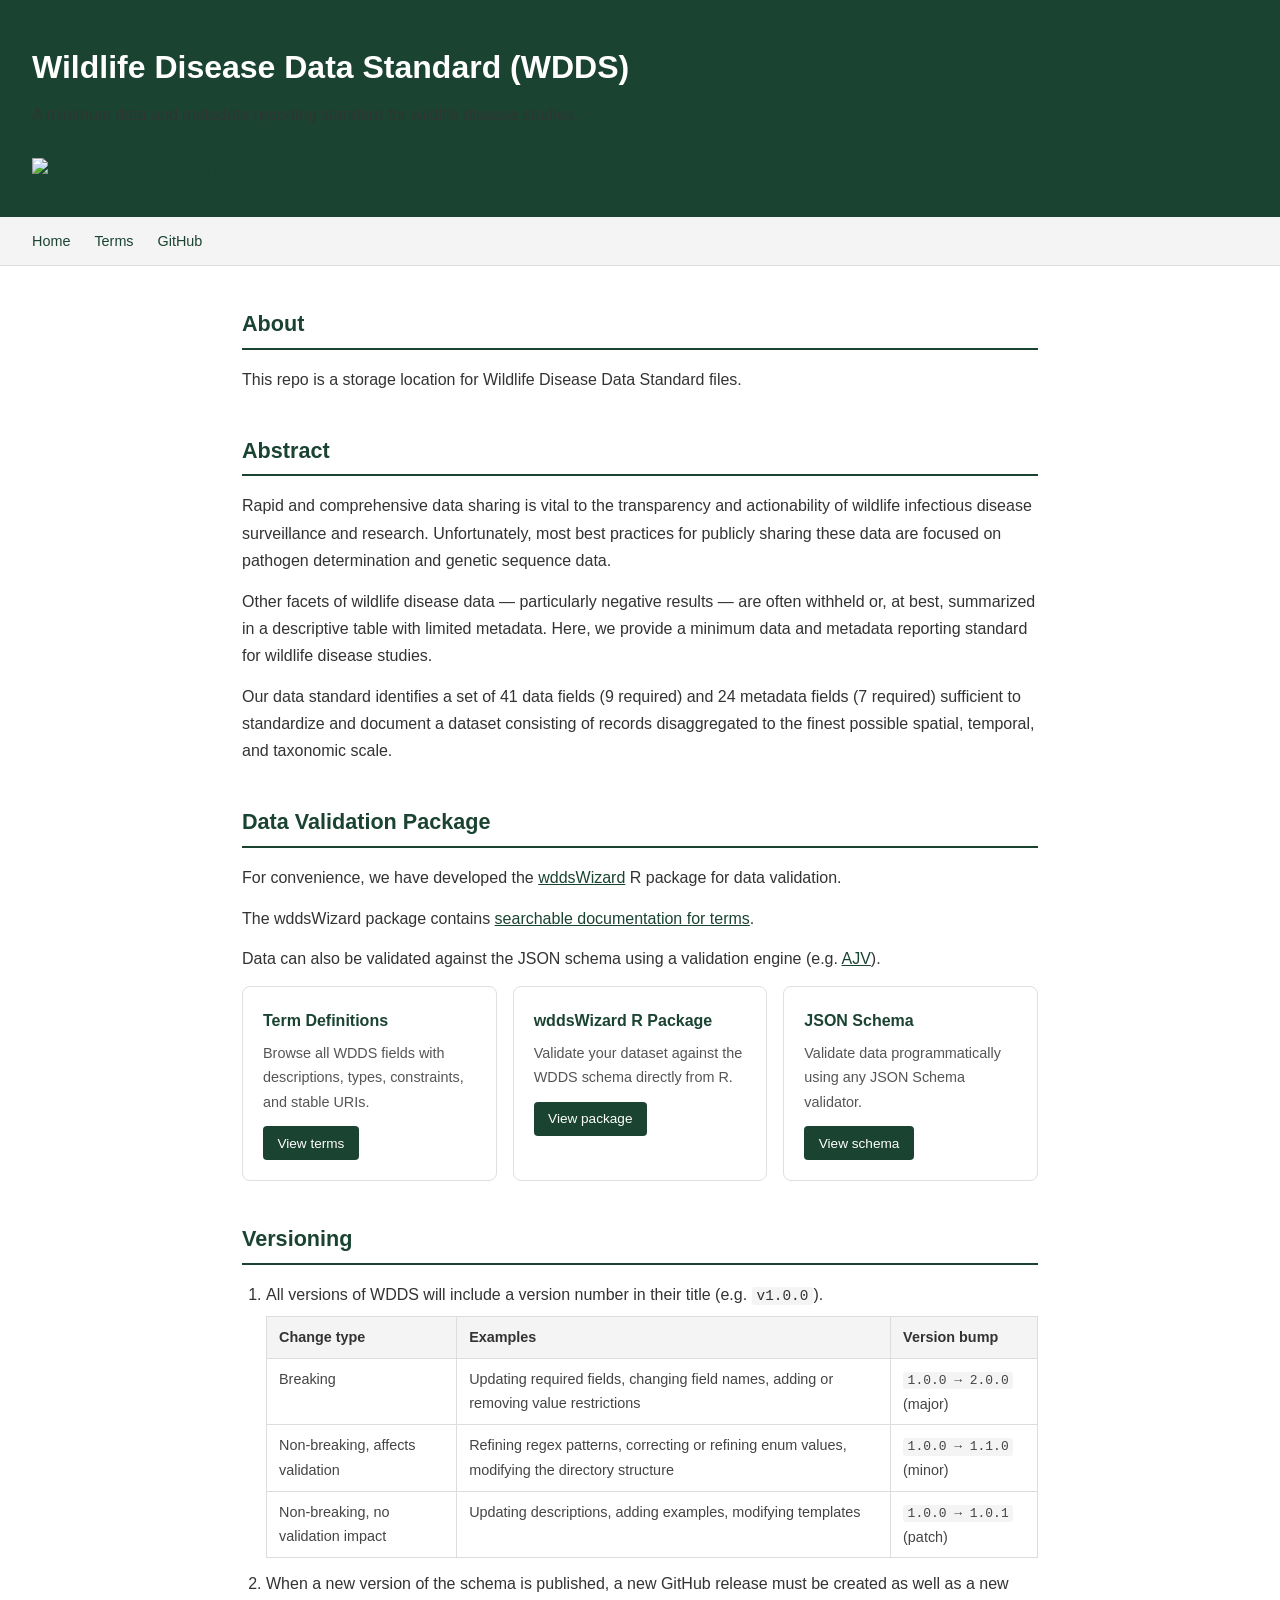
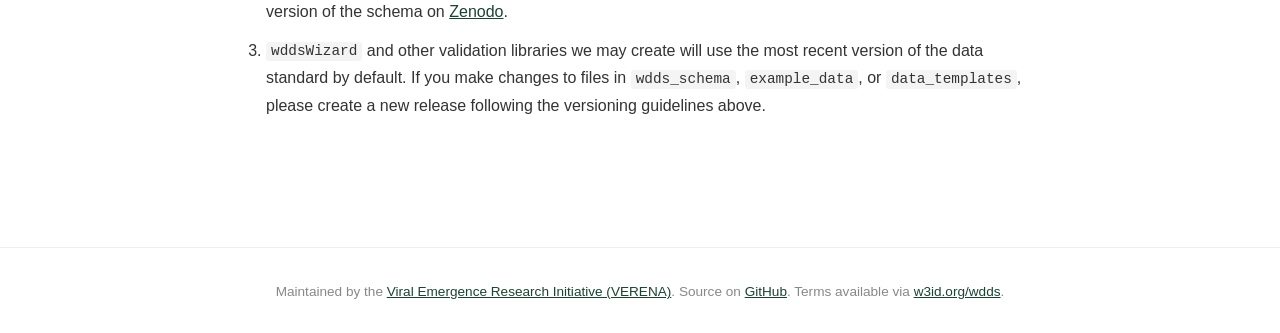
==== docs/index.html @ ea8b63f0 "mock up of terms site generated by claude code" ====
<!DOCTYPE html>
<html lang="en">
<head>
  <meta charset="UTF-8">
  <meta name="viewport" content="width=device-width, initial-scale=1.0">
  <title>Wildlife Disease Data Standard (WDDS)</title>
  <style>
    * { box-sizing: border-box; margin: 0; padding: 0; }
    body {
      font-family: -apple-system, BlinkMacSystemFont, "Segoe UI", Roboto, sans-serif;
      font-size: 16px;
      line-height: 1.7;
      color: #1a1a1a;
      background: #fff;
    }
    header {
      background: #1b4332;
      color: #fff;
      padding: 2.5rem 2rem 2rem;
    }
    header h1 { font-size: 2rem; margin-bottom: 0.4rem; }
    header .subtitle { opacity: 0.85; font-size: 1rem; max-width: 680px; }
    header .doi {
      margin-top: 1rem;
      display: inline-block;
    }
    nav {
      background: #f4f4f4;
      border-bottom: 1px solid #ddd;
      padding: 0.75rem 2rem;
      font-size: 0.9rem;
    }
    nav a { color: #1b4332; text-decoration: none; margin-right: 1.25rem; font-weight: 500; }
    nav a:hover { text-decoration: underline; }
    main { max-width: 860px; margin: 0 auto; padding: 2.5rem 2rem; }
    section { margin-bottom: 2.5rem; }
    h2 {
      font-size: 1.35rem;
      color: #1b4332;
      border-bottom: 2px solid #1b4332;
      padding-bottom: 0.3rem;
      margin-bottom: 1rem;
    }
    p { margin-bottom: 0.85rem; color: #333; }
    a { color: #1b4332; }
    a:hover { text-decoration: underline; }
    ul { margin: 0.5rem 0 0.85rem 1.5rem; color: #333; }
    ul li { margin-bottom: 0.35rem; }
    code {
      background: #f4f4f4;
      padding: 0.1em 0.35em;
      border-radius: 3px;
      font-size: 0.9em;
      font-family: monospace;
    }

    /* Cards */
    .card-row {
      display: flex;
      gap: 1rem;
      flex-wrap: wrap;
      margin-top: 0.5rem;
    }
    .card {
      flex: 1;
      min-width: 200px;
      border: 1px solid #e0e0e0;
      border-radius: 8px;
      padding: 1.25rem;
    }
    .card h3 { font-size: 1rem; margin-bottom: 0.4rem; color: #1b4332; }
    .card p  { font-size: 0.9rem; margin: 0; color: #555; }
    .card a.btn {
      display: inline-block;
      margin-top: 0.75rem;
      padding: 0.35rem 0.9rem;
      background: #1b4332;
      color: #fff;
      border-radius: 4px;
      font-size: 0.85rem;
      text-decoration: none;
    }
    .card a.btn:hover { background: #14532d; }

    /* Versioning table */
    .version-table {
      width: 100%;
      border-collapse: collapse;
      font-size: 0.9rem;
      margin-top: 0.75rem;
    }
    .version-table th {
      background: #f4f4f4;
      text-align: left;
      padding: 0.5rem 0.75rem;
      border: 1px solid #ddd;
      color: #333;
    }
    .version-table td {
      padding: 0.5rem 0.75rem;
      border: 1px solid #ddd;
      vertical-align: top;
      color: #444;
    }

    footer {
      text-align: center;
      padding: 2rem;
      font-size: 0.85rem;
      color: #888;
      border-top: 1px solid #eee;
      margin-top: 3rem;
    }
  </style>
</head>
<body>

<header>
  <h1>Wildlife Disease Data Standard (WDDS)</h1>
  <p class="subtitle">
    A minimum data and metadata reporting standard for wildlife disease studies.
  </p>
  <a class="doi" href="https://doi.org/10.5281/zenodo.15020049">
    <img src="https://zenodo.org/badge/947475810.svg" alt="DOI: 10.5281/zenodo.15020049">
  </a>
</header>

<nav>
  <a href="https://viralemergence.github.io/wdds/">Home</a>
  <a href="https://viralemergence.github.io/wdds/terms/">Terms</a>
  <a href="https://github.com/viralemergence/wdds">GitHub</a>
</nav>

<main>

  <section id="about">
    <h2>About</h2>
    <p>
      This repo is a storage location for Wildlife Disease Data Standard files.
    </p>
  </section>

  <section id="abstract">
    <h2>Abstract</h2>
    <p>
      Rapid and comprehensive data sharing is vital to the transparency and actionability
      of wildlife infectious disease surveillance and research. Unfortunately, most best
      practices for publicly sharing these data are focused on pathogen determination and
      genetic sequence data.
    </p>
    <p>
      Other facets of wildlife disease data — particularly negative results — are often
      withheld or, at best, summarized in a descriptive table with limited metadata. Here,
      we provide a minimum data and metadata reporting standard for wildlife disease studies.
    </p>
    <p>
      Our data standard identifies a set of 41 data fields (9 required) and 24 metadata
      fields (7 required) sufficient to standardize and document a dataset consisting of
      records disaggregated to the finest possible spatial, temporal, and taxonomic scale.
    </p>
  </section>

  <section id="data-validation">
    <h2>Data Validation Package</h2>
    <p>
      For convenience, we have developed the
      <a href="https://viralemergence.github.io/wddsWizard">wddsWizard</a> R package
      for data validation.
    </p>
    <p>
      The wddsWizard package contains
      <a href="https://viralemergence.github.io/wddsWizard/articles/schema_overview.html#terms">searchable
      documentation for terms</a>.
    </p>
    <p>
      Data can also be validated against the JSON schema using a validation engine
      (e.g. <a href="https://ajv.js.org/guide/getting-started.html">AJV</a>).
    </p>

    <div class="card-row">
      <div class="card">
        <h3>Term Definitions</h3>
        <p>Browse all WDDS fields with descriptions, types, constraints, and stable URIs.</p>
        <a class="btn" href="https://viralemergence.github.io/wdds/terms/">View terms</a>
      </div>
      <div class="card">
        <h3>wddsWizard R Package</h3>
        <p>Validate your dataset against the WDDS schema directly from R.</p>
        <a class="btn" href="https://viralemergence.github.io/wddsWizard">View package</a>
      </div>
      <div class="card">
        <h3>JSON Schema</h3>
        <p>Validate data programmatically using any JSON Schema validator.</p>
        <a class="btn" href="https://github.com/viralemergence/wdds/tree/main/wdds_schema">View schema</a>
      </div>
    </div>
  </section>

  <section id="versioning">
    <h2>Versioning</h2>
    <ol style="margin: 0.5rem 0 0.85rem 1.5rem; color: #333;">
      <li style="margin-bottom: 0.75rem;">
        All versions of WDDS will include a version number in their title (e.g. <code>v1.0.0</code>).
        <table class="version-table" style="margin-top: 0.5rem;">
          <thead>
            <tr>
              <th>Change type</th>
              <th>Examples</th>
              <th>Version bump</th>
            </tr>
          </thead>
          <tbody>
            <tr>
              <td>Breaking</td>
              <td>Updating required fields, changing field names, adding or removing value restrictions</td>
              <td><code>1.0.0 → 2.0.0</code> (major)</td>
            </tr>
            <tr>
              <td>Non-breaking, affects validation</td>
              <td>Refining regex patterns, correcting or refining enum values, modifying the directory structure</td>
              <td><code>1.0.0 → 1.1.0</code> (minor)</td>
            </tr>
            <tr>
              <td>Non-breaking, no validation impact</td>
              <td>Updating descriptions, adding examples, modifying templates</td>
              <td><code>1.0.0 → 1.0.1</code> (patch)</td>
            </tr>
          </tbody>
        </table>
      </li>
      <li style="margin-bottom: 0.75rem;">
        When a new version of the schema is published, a new GitHub release must be created
        as well as a new version of the schema on
        <a href="https://doi.org/10.5281/zenodo.15020049">Zenodo</a>.
      </li>
      <li>
        <code>wddsWizard</code> and other validation libraries we may create will use the
        most recent version of the data standard by default. If you make changes to files
        in <code>wdds_schema</code>, <code>example_data</code>, or <code>data_templates</code>,
        please create a new release following the versioning guidelines above.
      </li>
    </ol>
  </section>

</main>

<footer>
  Maintained by the
  <a href="https://github.com/viralemergence">Viral Emergence Research Initiative (VERENA)</a>.
  Source on <a href="https://github.com/viralemergence/wdds">GitHub</a>.
  Terms available via <a href="https://w3id.org/wdds/">w3id.org/wdds</a>.
</footer>

</body>
</html>
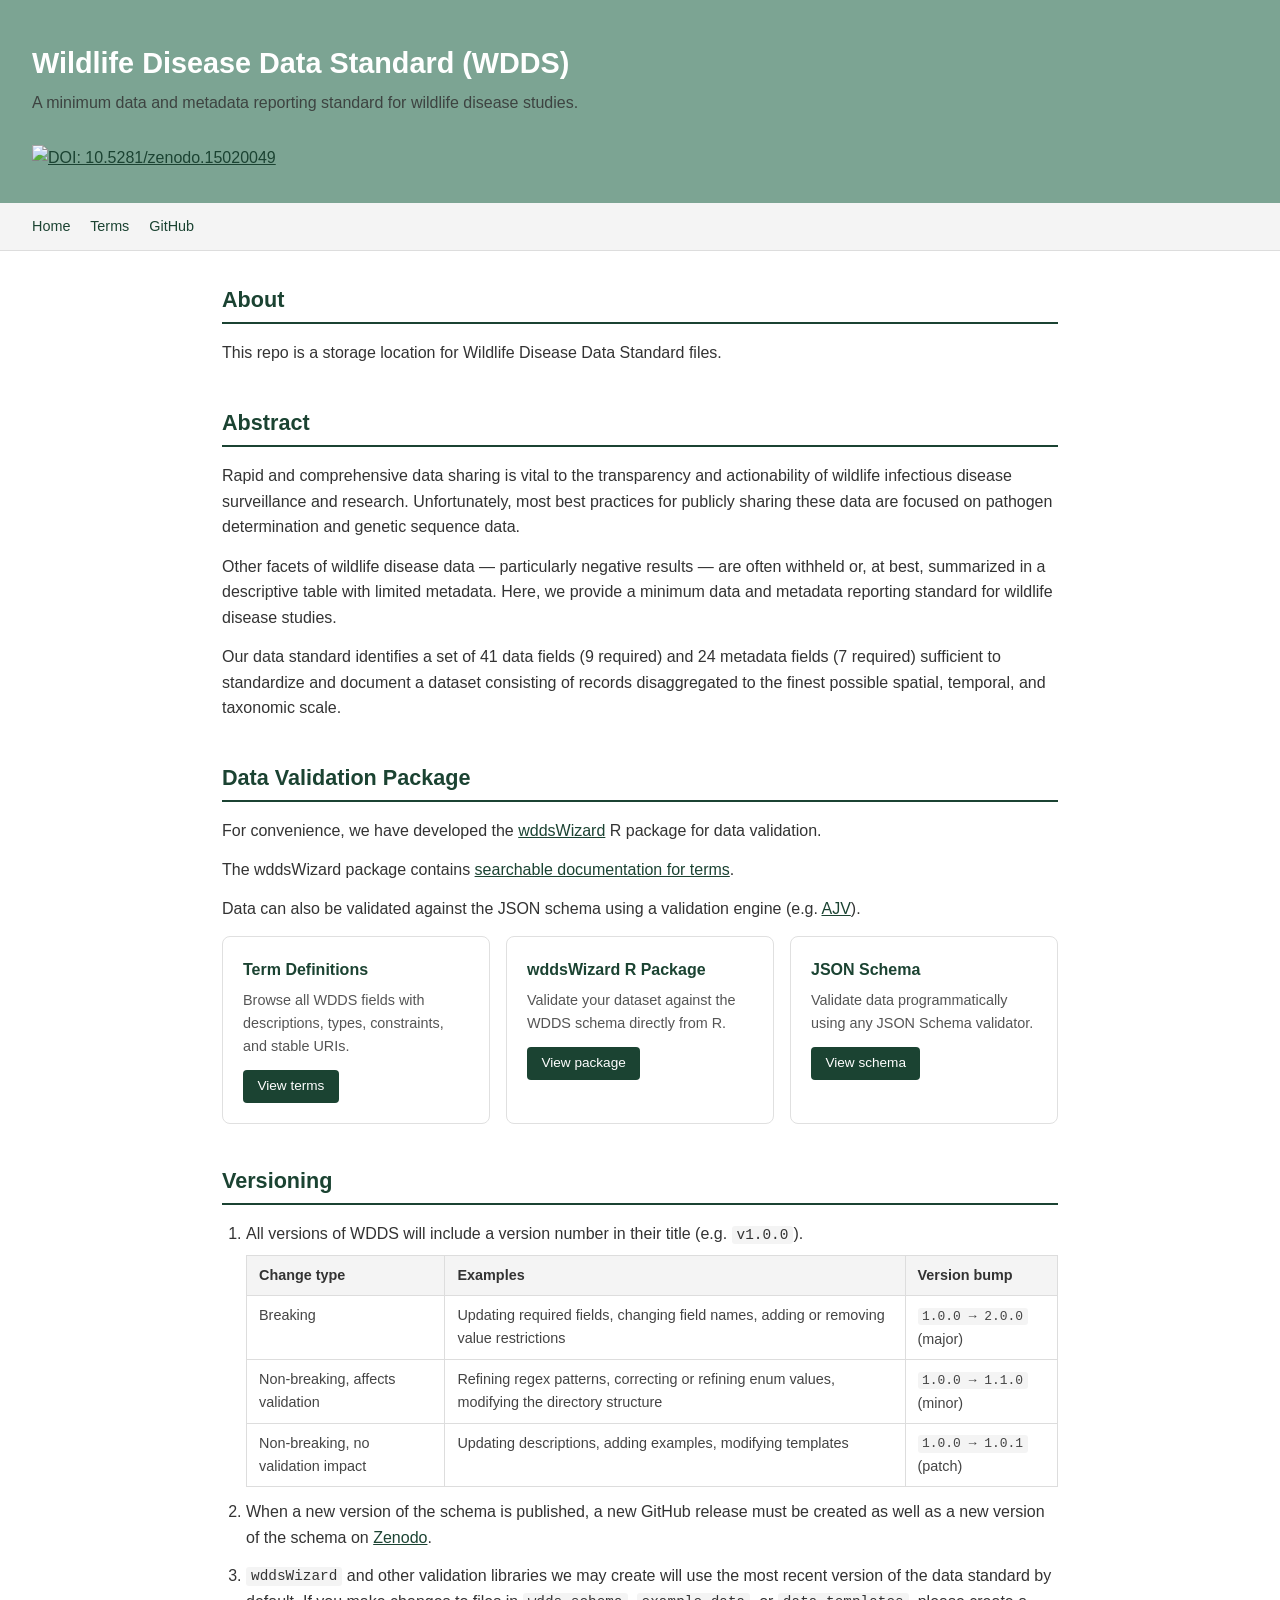
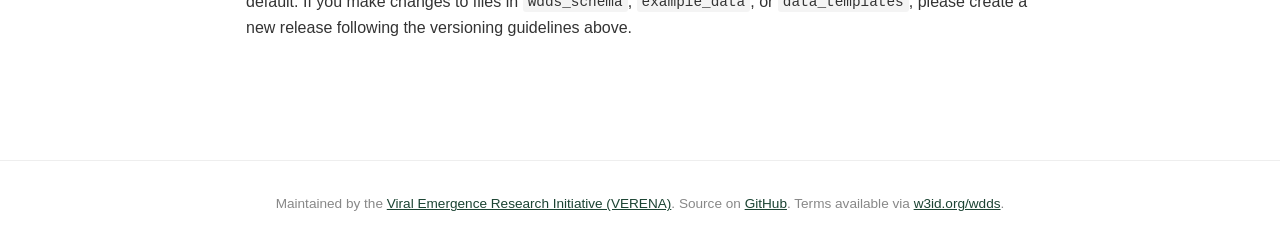
==== commit 0c97b42d: "add a css style sheet to make pages more uniform" ====
--- a/docs/index.html
+++ b/docs/index.html
@@ -4,114 +4,7 @@
   <meta charset="UTF-8">
   <meta name="viewport" content="width=device-width, initial-scale=1.0">
   <title>Wildlife Disease Data Standard (WDDS)</title>
-  <style>
-    * { box-sizing: border-box; margin: 0; padding: 0; }
-    body {
-      font-family: -apple-system, BlinkMacSystemFont, "Segoe UI", Roboto, sans-serif;
-      font-size: 16px;
-      line-height: 1.7;
-      color: #1a1a1a;
-      background: #fff;
-    }
-    header {
-      background: #1b4332;
-      color: #fff;
-      padding: 2.5rem 2rem 2rem;
-    }
-    header h1 { font-size: 2rem; margin-bottom: 0.4rem; }
-    header .subtitle { opacity: 0.85; font-size: 1rem; max-width: 680px; }
-    header .doi {
-      margin-top: 1rem;
-      display: inline-block;
-    }
-    nav {
-      background: #f4f4f4;
-      border-bottom: 1px solid #ddd;
-      padding: 0.75rem 2rem;
-      font-size: 0.9rem;
-    }
-    nav a { color: #1b4332; text-decoration: none; margin-right: 1.25rem; font-weight: 500; }
-    nav a:hover { text-decoration: underline; }
-    main { max-width: 860px; margin: 0 auto; padding: 2.5rem 2rem; }
-    section { margin-bottom: 2.5rem; }
-    h2 {
-      font-size: 1.35rem;
-      color: #1b4332;
-      border-bottom: 2px solid #1b4332;
-      padding-bottom: 0.3rem;
-      margin-bottom: 1rem;
-    }
-    p { margin-bottom: 0.85rem; color: #333; }
-    a { color: #1b4332; }
-    a:hover { text-decoration: underline; }
-    ul { margin: 0.5rem 0 0.85rem 1.5rem; color: #333; }
-    ul li { margin-bottom: 0.35rem; }
-    code {
-      background: #f4f4f4;
-      padding: 0.1em 0.35em;
-      border-radius: 3px;
-      font-size: 0.9em;
-      font-family: monospace;
-    }
-
-    /* Cards */
-    .card-row {
-      display: flex;
-      gap: 1rem;
-      flex-wrap: wrap;
-      margin-top: 0.5rem;
-    }
-    .card {
-      flex: 1;
-      min-width: 200px;
-      border: 1px solid #e0e0e0;
-      border-radius: 8px;
-      padding: 1.25rem;
-    }
-    .card h3 { font-size: 1rem; margin-bottom: 0.4rem; color: #1b4332; }
-    .card p  { font-size: 0.9rem; margin: 0; color: #555; }
-    .card a.btn {
-      display: inline-block;
-      margin-top: 0.75rem;
-      padding: 0.35rem 0.9rem;
-      background: #1b4332;
-      color: #fff;
-      border-radius: 4px;
-      font-size: 0.85rem;
-      text-decoration: none;
-    }
-    .card a.btn:hover { background: #14532d; }
-
-    /* Versioning table */
-    .version-table {
-      width: 100%;
-      border-collapse: collapse;
-      font-size: 0.9rem;
-      margin-top: 0.75rem;
-    }
-    .version-table th {
-      background: #f4f4f4;
-      text-align: left;
-      padding: 0.5rem 0.75rem;
-      border: 1px solid #ddd;
-      color: #333;
-    }
-    .version-table td {
-      padding: 0.5rem 0.75rem;
-      border: 1px solid #ddd;
-      vertical-align: top;
-      color: #444;
-    }
-
-    footer {
-      text-align: center;
-      padding: 2rem;
-      font-size: 0.85rem;
-      color: #888;
-      border-top: 1px solid #eee;
-      margin-top: 3rem;
-    }
-  </style>
+  <link rel="stylesheet" href="styles.css">
 </head>
 <body>
 
--- a/docs/styles.css
+++ b/docs/styles.css
@@ -0,0 +1,206 @@
+* { box-sizing: border-box; margin: 0; padding: 0; }
+body {
+  font-family: -apple-system, BlinkMacSystemFont, "Segoe UI", Roboto, sans-serif;
+  font-size: 16px;
+  line-height: 1.6;
+  color: #1a1a1a;
+  background: #fff;
+}
+header {
+  background: #7ca493;
+  color: #fff;
+  padding: 2.5rem 2rem 2rem;
+}
+header h1 { font-size: 1.8rem; margin-bottom: 0.25rem; }
+header .subtitle { opacity: 0.85; font-size: 1rem; max-width: 680px; }
+header .doi {
+      margin-top: 1rem;
+      display: inline-block;
+    }
+header p  { opacity: 0.8; font-size: 0.95rem; }
+nav {
+  background: #f4f4f4;
+  border-bottom: 1px solid #ddd;
+  padding: 0.75rem 2rem;
+  font-size: 0.9rem;
+}
+nav a { color: #1b4332; text-decoration: none; margin-right: 1rem; }
+nav a:hover { text-decoration: underline; }
+main { max-width: 900px; margin: 0 auto; padding: 2rem; }
+.intro { margin-bottom: 2rem; color: #444; }
+
+/* Filter */
+.filter-bar { margin-bottom: 1.5rem; }
+.filter-bar input {
+  width: 100%;
+  padding: 0.5rem 0.75rem;
+  font-size: 1rem;
+  border: 1px solid #ccc;
+  border-radius: 4px;
+}
+
+/* TOC */
+.toc {
+  background: #f9f9f9;
+  border: 1px solid #e0e0e0;
+  border-radius: 6px;
+  padding: 1rem 1.5rem;
+  margin-bottom: 2.5rem;
+}
+.toc h2 { font-size: 1rem; margin-bottom: 0.75rem; color: #333; }
+.toc-group { margin-bottom: 1rem; }
+.toc-group h3 { font-size: 0.85rem; text-transform: uppercase;
+                letter-spacing: 0.05em; color: #888; margin-bottom: 0.4rem; }
+.toc-links { columns: 2; column-gap: 1.5rem; }
+.toc-links a { display: block; color: #1b4332; text-decoration: none;
+               font-size: 0.85rem; font-family: monospace; }
+.toc-links a:hover { text-decoration: underline; }
+
+/* Schema sections */
+.schema-section { margin-bottom: 3rem; }
+.section-title {
+  font-size: 1.4rem;
+  border-bottom: 2px solid #1b4332;
+  padding-bottom: 0.4rem;
+  margin-bottom: 0.5rem;
+  color: #1b4332;
+}
+.section-desc { color: #555; font-size: 0.9rem; margin-bottom: 1.5rem; }
+.subsection-heading { margin: 1.5rem 0 0.75rem; }
+.subsection-heading h3 { font-size: 1.1rem; color: #333; }
+.subsection-heading p  { font-size: 0.875rem; color: #666; }
+
+/* Term cards */
+.term {
+  border: 1px solid #e0e0e0;
+  border-radius: 6px;
+  margin-bottom: 1rem;
+  overflow: hidden;
+}
+.term.nested {
+  margin-left: 2rem;
+  border-left: 3px solid #a7f3d0;
+}
+.term-header {
+  background: #f4f4f4;
+  padding: 0.6rem 1rem;
+  display: flex;
+  align-items: center;
+  justify-content: space-between;
+  border-bottom: 1px solid #e0e0e0;
+}
+.term-name { font-size: 1rem; font-family: monospace; color: #1b4332; }
+.term-badges { display: flex; gap: 0.4rem; flex-wrap: wrap; }
+.term-body { padding: 0.75rem 1rem; }
+.term-desc { margin-bottom: 0.6rem; color: #333; }
+
+/* Badges */
+.badge {
+  display: inline-block;
+  padding: 0.15rem 0.45rem;
+  border-radius: 3px;
+  font-size: 0.72rem;
+  font-weight: 600;
+  font-family: monospace;
+}
+.badge.type     { background: #dbeafe; color: #1e40af; }
+.badge.nullable { background: #fef3c7; color: #92400e; }
+.badge.required { background: #dcfce7; color: #166534; }
+.badge.optional { background: #f3f4f6; color: #6b7280; }
+.badge.enum-val { background: #ede9fe; color: #5b21b6; }
+
+/* Term metadata rows */
+.enum-list, .examples, .constraints,
+.term-uri, .dwc-ref, .datacite-ref, .schema-ref {
+  font-size: 0.85rem;
+  margin-top: 0.4rem;
+  color: #444;
+}
+.term-uri a, .dwc-ref a, .datacite-ref a, .schema-ref a {
+  color: #1b4332;
+  word-break: break-all;
+}
+
+/* Filter hide */
+.hidden { display: none; }
+
+footer {
+  text-align: center;
+  padding: 2rem;
+  font-size: 0.85rem;
+  color: #888;
+  border-top: 1px solid #eee;
+  margin-top: 3rem;
+}
+
+/* Section divider */
+section { margin-bottom: 2.5rem; } 
+
+h2 {
+    font-size: 1.35rem;
+    color: #1b4332;
+    border-bottom: 2px solid #1b4332;
+    padding-bottom: 0.3rem;
+    margin-bottom: 1rem;
+}
+p { margin-bottom: 0.85rem; color: #333; }
+a { color: #1b4332; }
+a:hover { text-decoration: underline; }
+ul { margin: 0.5rem 0 0.85rem 1.5rem; color: #333; }
+ul li { margin-bottom: 0.35rem; }
+code {
+    background: #f4f4f4;
+    padding: 0.1em 0.35em;
+    border-radius: 3px;
+    font-size: 0.9em;
+    font-family: monospace;
+}
+
+/* Cards */
+.card-row {
+    display: flex;
+    gap: 1rem;
+    flex-wrap: wrap;
+    margin-top: 0.5rem;
+}
+.card {
+    flex: 1;
+    min-width: 200px;
+    border: 1px solid #e0e0e0;
+    border-radius: 8px;
+    padding: 1.25rem;
+}
+.card h3 { font-size: 1rem; margin-bottom: 0.4rem; color: #1b4332; }
+.card p  { font-size: 0.9rem; margin: 0; color: #555; }
+.card a.btn {
+    display: inline-block;
+    margin-top: 0.75rem;
+    padding: 0.35rem 0.9rem;
+    background: #1b4332;
+    color: #fff;
+    border-radius: 4px;
+    font-size: 0.85rem;
+    text-decoration: none;
+}
+.card a.btn:hover { background: #14532d; }
+
+/* Versioning table */
+.version-table {
+    width: 100%;
+    border-collapse: collapse;
+    font-size: 0.9rem;
+    margin-top: 0.75rem;
+}
+.version-table th {
+    background: #f4f4f4;
+    text-align: left;
+    padding: 0.5rem 0.75rem;
+    border: 1px solid #ddd;
+    color: #333;
+}
+.version-table td {
+    padding: 0.5rem 0.75rem;
+    border: 1px solid #ddd;
+    vertical-align: top;
+    color: #444;
+}
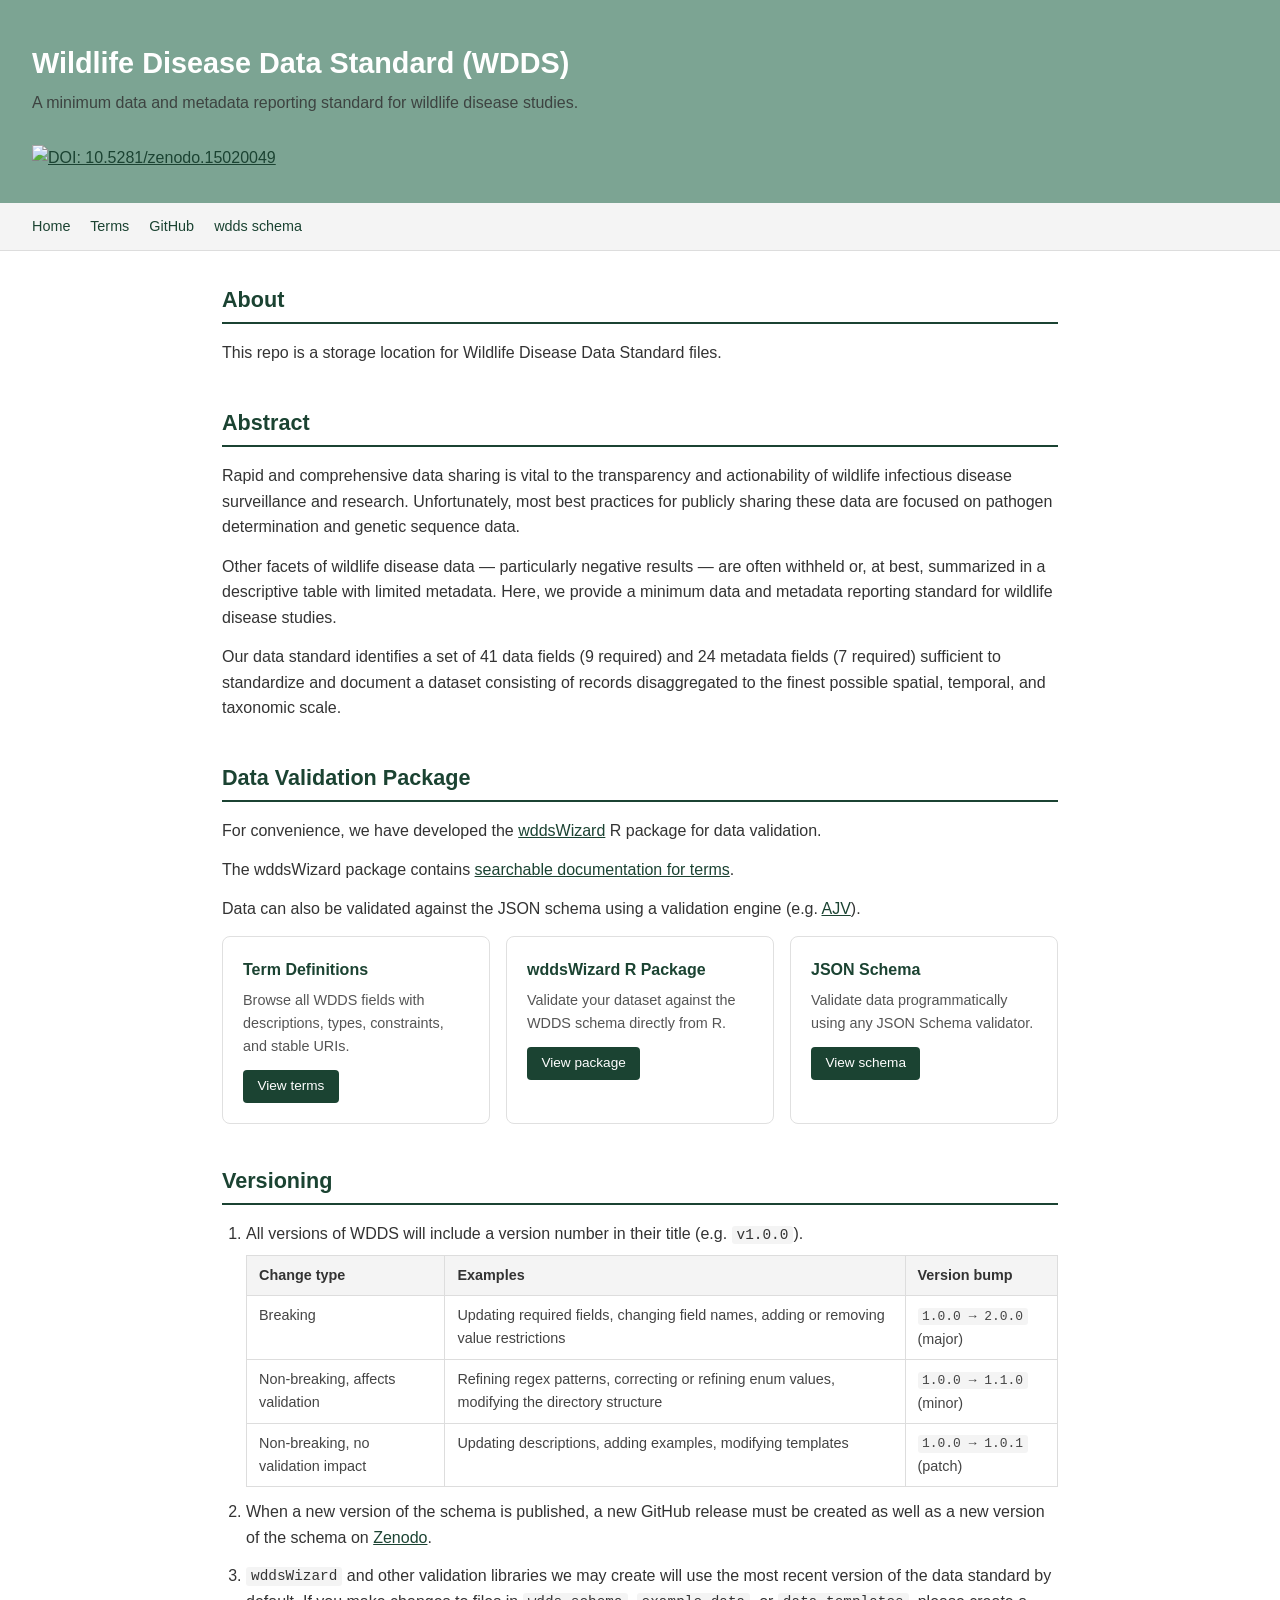
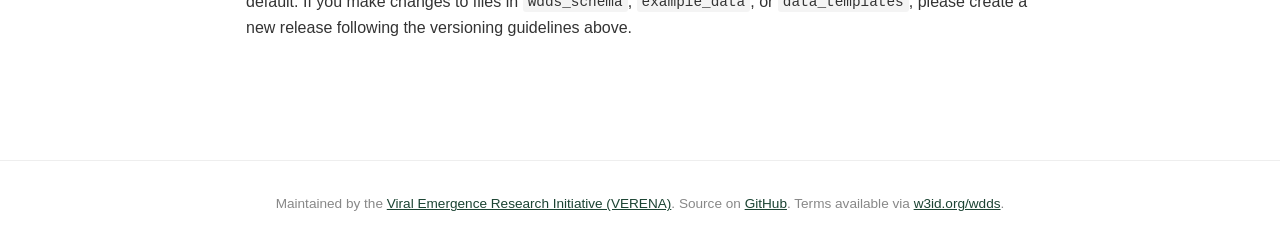
==== commit 455661fb: "adding json schemas to site" ====
--- a/docs/index.html
+++ b/docs/index.html
@@ -22,6 +22,7 @@
   <a href="https://viralemergence.github.io/wdds/">Home</a>
   <a href="https://viralemergence.github.io/wdds/terms/">Terms</a>
   <a href="https://github.com/viralemergence/wdds">GitHub</a>
+  <a href="https://viralemergence.github.io/wdds/wdds_schema/">wdds schema</a>
 </nav>
 
 <main>
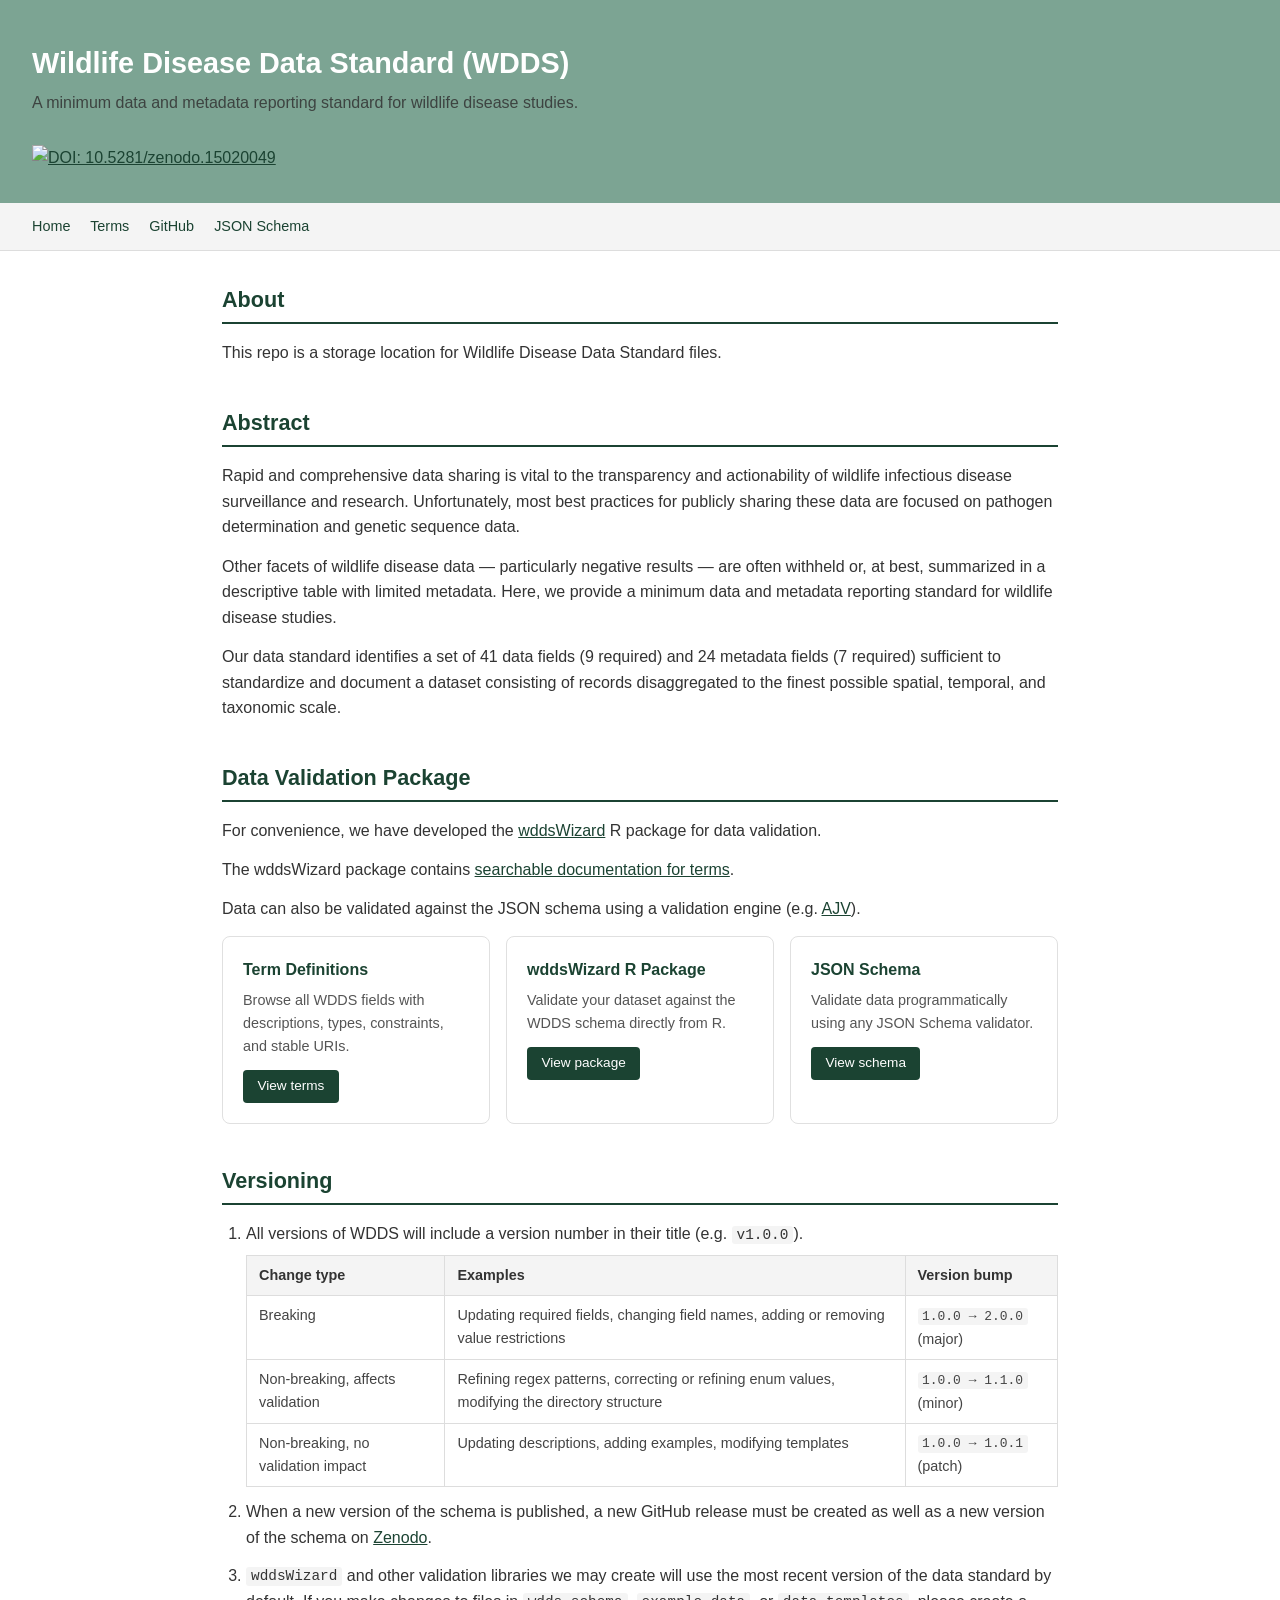
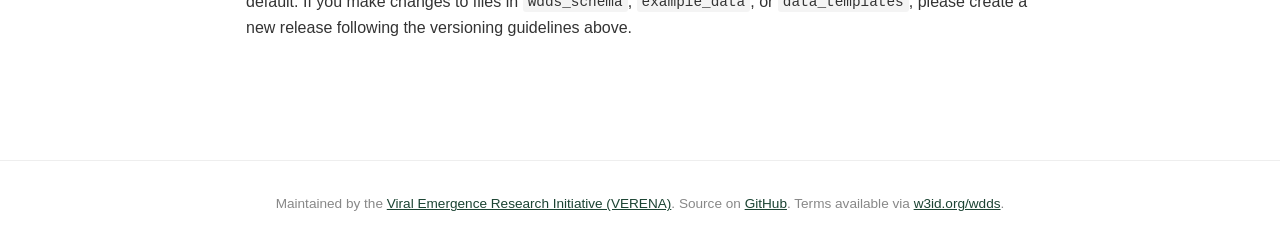
==== commit 2e22ed6f: "adding schema to site for easier navigation" ====
--- a/docs/index.html
+++ b/docs/index.html
@@ -22,7 +22,7 @@
   <a href="https://viralemergence.github.io/wdds/">Home</a>
   <a href="https://viralemergence.github.io/wdds/terms/">Terms</a>
   <a href="https://github.com/viralemergence/wdds">GitHub</a>
-  <a href="https://viralemergence.github.io/wdds/wdds_schema/">wdds schema</a>
+  <a href="https://viralemergence.github.io/wdds/wdds_schema">JSON Schema</a>
 </nav>
 
 <main>
